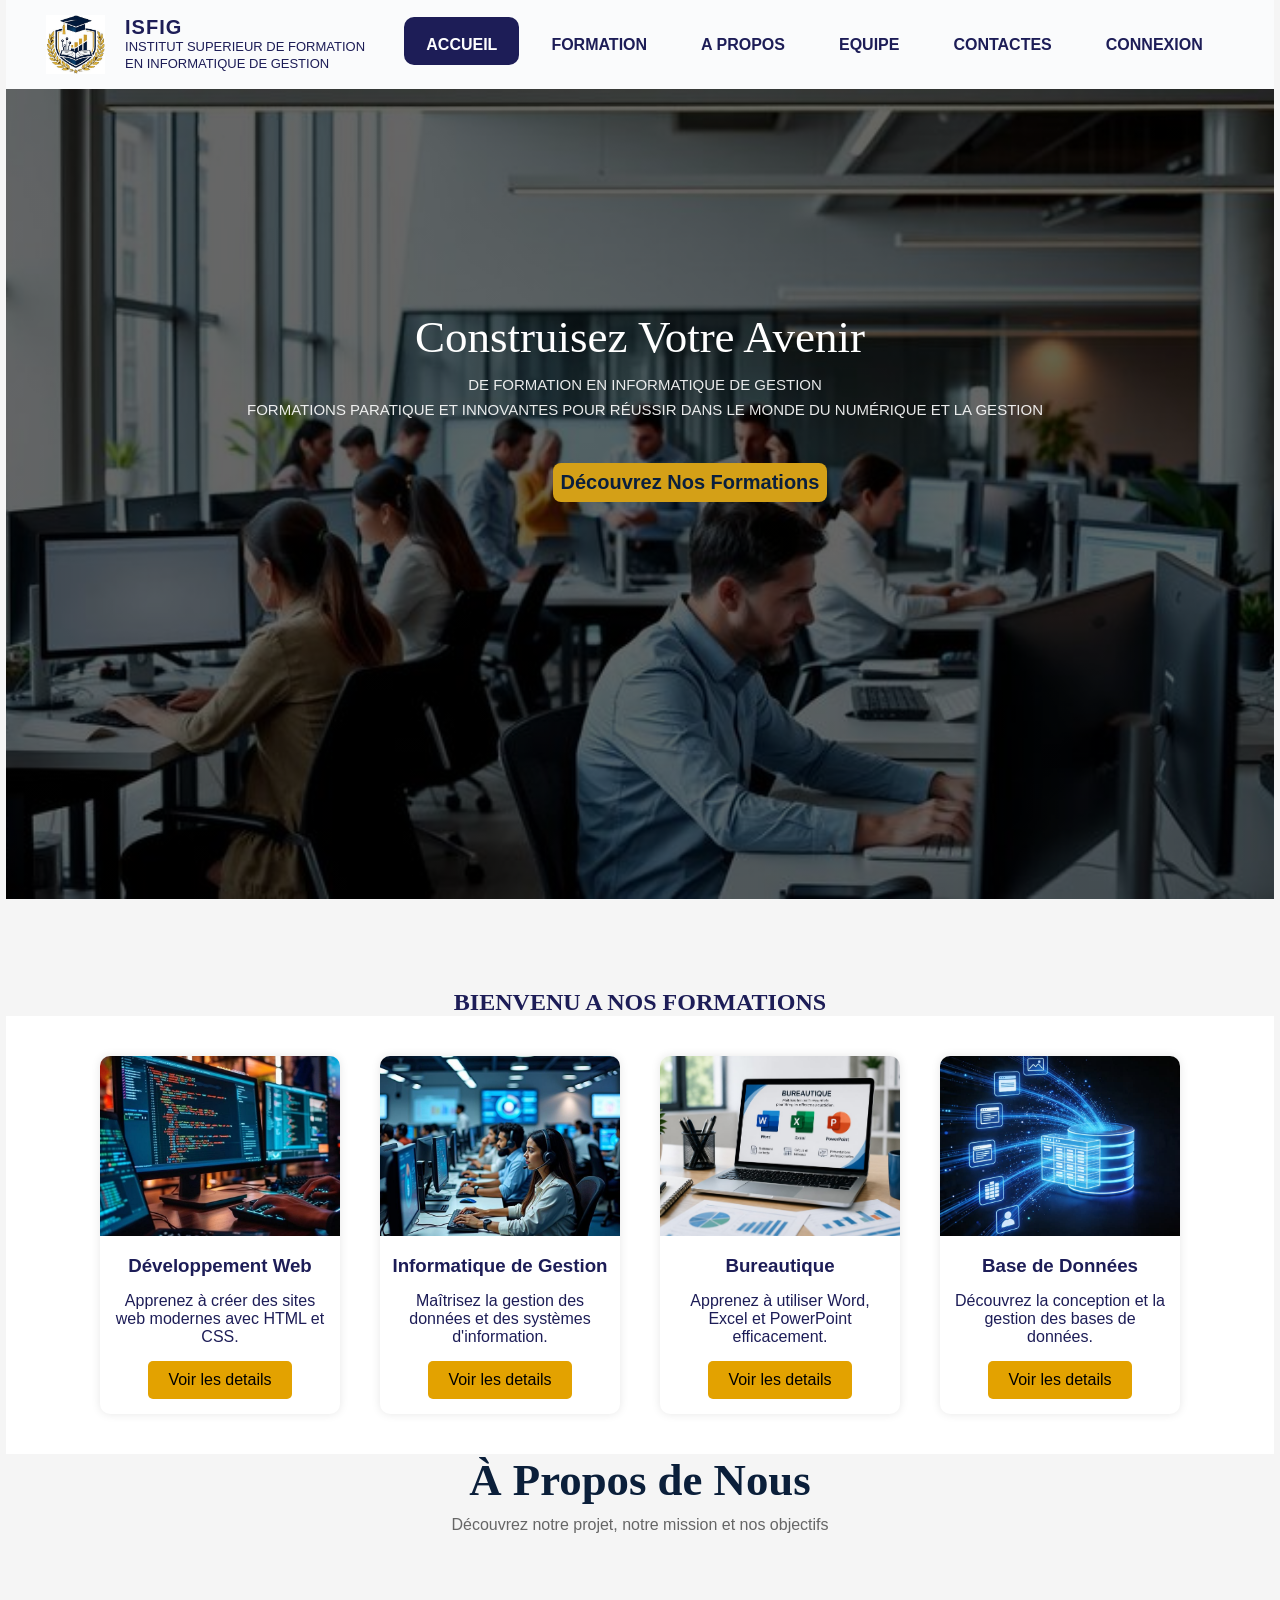
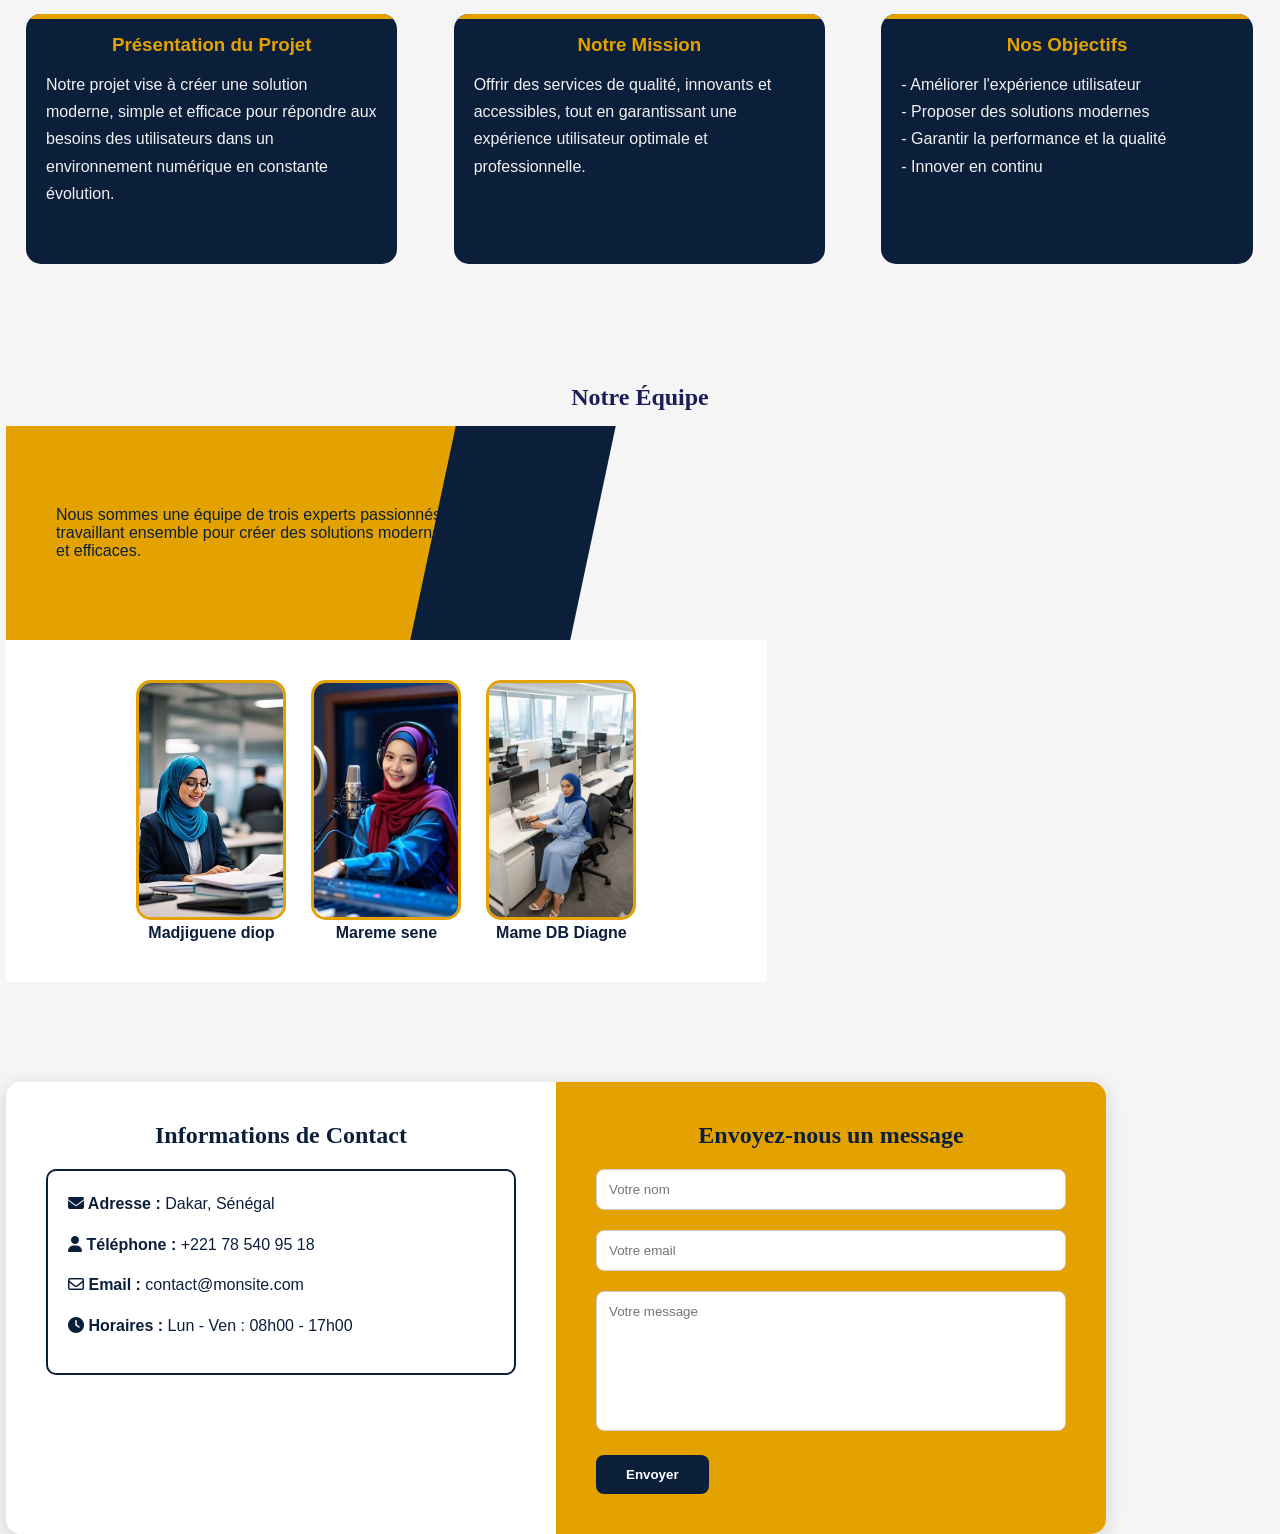
==== index.html/index.htm @ af503c26 "first commit" ====
<!DOCTYPE html>
<html lang="en">

<head>
    <meta charset="UTF-8">
    <meta name="viewport" content="width=device-width, initial-scale=1.0">
    <link rel="stylesheet" href="style.css">
    <title>notre ecole de f ormation</title>
</head>

<body>

    <nav>
        <nav>

            <header>

                <nav class="navbar">

                    <div class="logo">
                        <img src="images/photo.jpg" alt="ISFIG">
                        <div class="logo-text">
                            <h1>ISFIG</h1>
                            <p>INSTITUT SUPERIEUR DE FORMATION <br>EN INFORMATIQUE DE GESTION</p>

                        </div>


                    </div>
                    <ul class="menu">
                        <li> <a href="#ACCUEIL"> ACCUEIL</a></li>
                        <li> <a href="#formation"> FORMATION</a></li>
                        <li> <a href="#apropos">A PROPOS</a></li>
                        <li> <a href="#equipe"> EQUIPE </a></li>
                        <li><a href="#contact">CONTACTES </a></li>
                        <li> <a href="connexion.html">CONNEXION</a></li>
                    </ul>
                </nav>
            </header>

            <!-- ACCUEIL -->
            <section id="ACCUEIL" class="hero-ecole">


                <!-- TEXTE A DROITE -->
                <div class="hero-texte">

                    <h1>Construisez Votre Avenir </h1>
                    <p>De formation en informatique de gestion </p>
                    <p>Formations paratique et innovantes pour réussir dans le monde du numérique et la gestion</p>
                    <button class="btn">Découvrez Nos Formations</button>
                </div>

            </section>



            <section id="formation" class="formation">
                <div class="FOR">
                    <h2>BIENVENU A NOS FORMATIONS</h2>
                </div>

                <div class="cadres">

                    <article class="cardff">
                        <img src="images/dev.png" alt="Développement Web">
                        <h3>Développement Web</h3>
                        <p>Apprenez à créer des sites web modernes avec HTML et CSS.</p>
                        <a href="detail.html">Voir les details</a>
                    </article>

                    <article class="cardff">
                        <img src="images/inf.png" alt="Informatique de Gestion">
                        <h3>Informatique de Gestion</h3>
                        <p>Maîtrisez la gestion des données et des systèmes d'information.</p>
                        <a href="detail.html">Voir les details</a>
                    </article>

                    <article class="cardff">
                        <img src="images/bur.png" alt="Bureautique">
                        <h3>Bureautique</h3>
                        <p>Apprenez à utiliser Word, Excel et PowerPoint efficacement.</p>
                        <a href="detail.html">Voir les details</a>
                    </article>

                    <article class="cardff">
                        <img src="images/bass.png" alt="Base de Données">
                        <h3>Base de Données</h3>
                        <p>Découvrez la conception et la gestion des bases de données.</p>
                        <a href="detail.html">Voir les details</a>
                    </article>



                </div>
            </section>



            <!-- TITRE -->
            <section id apropos class="Apropos">
                <div id="apropos" class="about-title">
                    
                        <h2>À Propos de Nous</h2>
                    
                    <p>Découvrez notre projet, notre mission et nos objectifs</p>
                </div>

                <!-- CONTENU -->
                <div class="about-grid">

                    <!-- PROJET -->
                    <div class="card">
                        <h3>Présentation du Projet</h3>
                        <p>
                            Notre projet vise à créer une solution moderne,
                            simple et efficace pour répondre aux besoins des utilisateurs
                            dans un environnement numérique en constante évolution.
                        </p>
                    </div>

                    <!-- MISSION -->
                    <div class="card">
                        <h3>Notre Mission</h3>
                        <p>
                            Offrir des services de qualité, innovants et accessibles,
                            tout en garantissant une expérience utilisateur optimale
                            et professionnelle.
                        </p>
                    </div>

                    <!-- OBJECTIFS -->
                    <div class="card">
                        <h3>Nos Objectifs</h3>
                        <p>
                            - Améliorer l'expérience utilisateur<br>
                            - Proposer des solutions modernes<br>
                            - Garantir la performance et la qualité<br>
                            - Innover en continu
                        </p>
                    </div>

                </div>

            </section>



            <!-- GAUCHE -->
            <section class="equipe">
                <h2>Notre Équipe</h2>
                <div id="equipe" class="team-left">

                    <p>
                        Nous sommes une équipe de trois experts passionnés
                        travaillant ensemble pour créer des solutions modernes
                        et efficaces.
                    </p>
                </div>

                <!-- DROITE -->

                <div class="team-right">

                    <div class="member">
                        <img src="images/equi1.png" alt="moi">
                        <h4>Madjiguene diop</h4>
                    </div>

                    <div class="member">
                        <img src="images/equi3.png" alt="toi">
                        <h4>Mareme sene </h4>
                    </div>

                    <div class="member">
                        <img src="images/equi2.png" alt="elle">
                        <h4>Mame DB Diagne</h4>
                    </div>



                </div>

            </section>


            <link rel="stylesheet" href="https://cdnjs.cloudflare.com/ajax/libs/font-awesome/6.5.1/css/all.min.css">


            <section id="contact">

                <div class="contact-section">

                    <!-- Informations de contact -->
                    <div class="contact-info">
                        <h2>Informations de Contact</h2>

                        <div class="info-box">

                            <p><strong><i class="fa-solid fa-envelope"></i> Adresse :</strong> Dakar, Sénégal</p>
                            <p><strong><i class="fa-solid fa-user"></i> Téléphone :</strong> +221 78 540 95 18</p>
                            <p><strong> <i class="fa-regular fa-envelope"></i> Email :</strong> contact@monsite.com</p>

                            <p><strong><i class="fa-solid fa-clock"></i> Horaires :</strong> Lun - Ven : 08h00 - 17h00
                            </p>

                        </div>
                    </div>

                    <!-- Formulaire -->
                    <div class="contact-form">
                        <h2>Envoyez-nous un message</h2>

                        <form>
                            <div class="form-group">
                                <input type="text" placeholder="Votre nom" required>
                            </div>

                            <div class="form-group">


                                <input type="email" placeholder="Votre email" required>
                            </div>

                            <div class="form-group">
                                <textarea placeholder="Votre message" required></textarea>
                            </div>

                            <button class="submi">Envoyer</button>
                        </form>
                    </div>

                </div>




            </section>
---- index.html/style.css ----
body {
    background: #f4f4f4;
    color: #333;
    font-family: 'poppins' sans-serif;
}




.navbar {
    background: #fafbfc;
    display: flex;
    justify-content: space-between;
    align-items: center;
    list-style: none;
    padding: 15px 40px;
    gap: 20px;
    color: #eef1f5;
}

.logo {
    display: flex;
    align-items: center;
    gap: 20px;



}

.logo img {
    height: 59px;
   
}

.logo-text {
    color: rgb(29, 29, 87);
    font-family: 'Times New Roman', Times, serif;
    width: 250px;

}
.logo-text h1{
    margin: 0;
    font-size: 40px;

}

.logo-text p {
    margin: 0;
    line-height: 1.3;
    font-size: 13px;
   



}

.logo-text h1 {
    margin: 0;
    font-size: 20px;
    font-weight: bold;
    letter-spacing: 1px;



}

.menu {
    list-style: none;
    display: flex;
    gap: 10px;
    align-items: center;
    margin: auto;

}

.menu a {
    color: rgb(29, 29, 87);
    text-decoration: none;
    font-size: 16px;
    font-weight: bold;
    padding: 12px 22px;
    border-radius: 10px;
    font-weight: 700;
    transition: 0.3s;
     padding-top: 19px;
    white-space: nowrap;
    font-family: Arial, Helvetica, sans-serif;
}
/* survol */
.menu a:hover{
    background: #f4c400;
    color: white;
}
/* bouton accueil */
.menu li:first-child a{
    background: rgb(29, 29, 87);
    color: white;
}



/* BANNIERE ECOLE AVEC FROM */
.hero-ecole {
    height: 90vh;
    background: linear-gradient(rgba(0, 0, 0, 0.6),
            rgba(0, 0, 0, 0.6)),
        url('images/etudiant2.png');
    background-size: cover;
    background-position: center;
    display: flex;
    justify-content: center;
    align-items: center;
    text-align: center;



}


/* TEXTE A DROITE */
.hero-texte {
    flex: 1;
    position: relative;
    z-index: 2;
    display: flex;
    flex-direction: column;
    justify-content: center;
    align-items: center;
    text-align: center;
    padding: 80px;
    color: white;

}

.hero-texte h1 {
    font-size: 45px;
    font-weight: 150;
    margin-bottom: 10px;
    margin-top: 4px;
    font-family: 'Times New Roman', Times, serif;
     text-shadow: 8px rgba(0, 0, 0, 0.6);
     white-space: nowrap;
  display: inline-block;
  animation: defile 12s linear infinite;
}

/* Animation */
@keyframes defile {
  0% {
    transform: translateX(100%);
  }
  100% {
    transform: translateX(-100%);
  }
}

.hero-texte p {
    font-size: 15px;
    text-align: center;
    font-weight: 26px;
    margin-left: 10px;
    text-transform: uppercase;
    line-height: 1.6;
    margin-bottom: 1px;
    margin-top: auto;
    opacity: 0.9;
    font-family: Arial, Helvetica, sans-serif;
    white-space: nowrap;
}

.btn {
    display: inline-block;
    background: #D4A017;
    color: #0A1F3D;
    border: none;
    padding: 8px;
    font-size: 20px;
    margin-left: 100px;
    font-weight: 700;
    border-radius: 8px;
    cursor: pointer;
    margin-bottom: 180px;
    margin-top: 40px;

}






.formation {
    text-align: center;
    color: rgb(29, 29, 87);
    margin-top: 90px;



}




.cadres {
    display: flex;
    margin-top: 0;
    justify-content: center;
    gap: 40px;
    flex-wrap: nowrap;
    padding: 40px;
    background-color: white;
    
}

 
h2 {

    text-align: center;
    color: rgb(29, 29, 87);
    font-family: Georgia, 'Times New Roman', Times, serif;

}


.cardff {
    width: 240px;
    background: white;
    border-radius: 10px;
    overflow: hidden;
    box-shadow: 0 0 10px rgba(0, 0, 0, 0.1);
    text-align: center;
}

.cardff img {
    width: 100%;
    height: 180px;
    object-fit: cover;
}

.cardff h3 {
    margin: 15px 0;
    color: rgb(29, 29, 87);
}

.cardff p {
    padding: 0 15px;
    color: rgb(29, 29, 87);
}

.cardff a {
    display: inline-block;
    margin: 15px;
    padding: 10px 20px;
    background-color: #e3a200;
    color: black;
    text-decoration: none;
    border-radius: 5px;
}





:root {
    --blue: #0B1F3A;
    --gold: #e3a200;
    --white: #ffffff;
}

/* SECTION PRINCIPALE */
.about-section {
    padding: 80px 10%;
    background: var(--white);
    font-family: Arial, sans-serif;

}

/* TITRE */
.about-title {
    text-align: center;
    margin-bottom: 60px;
}

.about-title h2 {
    font-size: 2.8rem;
    color: var(--blue);
}


.about-title p {
    color: #666;
    margin-top: 10px;
}

/* GRILLE */
.about-grid {
    display: grid;
    grid-template-columns: repeat(auto-fit, minmax(250px, 1fr));
    gap: 15px;
}

/* CARTE */
.card {
    background: var(--blue);
    color: white;
    padding: 20px;
    border-radius: 15px;
    position: relative;
    transition: 0.4s;
    overflow: hidden;
    width: 90%;
    max-width: 300;
    height: 250px;
    margin: 20px;
}

.card h3 {
    text-align: center;
}

/* ligne dorée décorative */
.card::before {
    content: "";
    position: absolute;
    top: 0;
    left: 0;
    width: 100%;
    height: 5px;
    background: var(--gold);
}

.card:hover {
    transform: translateY(-10px);
    box-shadow: 0 10px 25px rgba(0, 0, 0, 0.2);
}

/* TITRE CARTE */
.card h3 {
    color: var(--gold);
    margin-bottom: 15px;
}

/* TEXTE */
.card p {
    line-height: 1.7;
    color: #f1f1f1;
}

/* BOUTON OPTIONNEL */
.card button {
    margin-top: 20px;
    padding: 10px 20px;
    border: none;
    background: var(--gold);
    color: var(--blue);
    font-weight: bold;
    border-radius: 8px;
    cursor: pointer;
    transition: 0.3s;
}





/* SECTION */
.team-section {
    display: flex;
    min-height: 600px;
    overflow: hidden;
    font-family: Arial, sans-serif;

}

.equipe {
    margin-top: 100px;
    justify-content: center;
    gap: 20px;
    flex-wrap: nowrap;

}

.equipe h2 {
    margin-bottom: 20px;
    margin: 0;
    padding-bottom: 15px;
}

.equipe p {
    margin-top: 0;
}

/* GAUCHE (JAUNE) */
.team-left {
    width: 40%;
    background: var(--gold);
    color: var(--blue);
    padding: 80px 50px;
    position: relative;
    z-index: 2;

}




/* DIAGONALE VRAIE (transition vers bleu) */
.team-left::after {
    content: "";
    position: absolute;
    top: 0;
    right: -80px;
    width: 160px;
    height: 100%;
    background: var(--blue);
    transform: skewX(-12deg);
    z-index: 1;
}

/* DROITE (jaune) */
.team-right {
    width: 60%;
    background: white;
    display: flex;
    justify-content: center;
    align-items: center;
    gap: 25px;
    padding: 40px;
    flex-wrap: wrap;
    color: #0b1f3a;
    font-family: Arial, Helvetica, sans-serif;
}

/* MEMBRES */
.member {
    text-align: center;
}

.member img {
    width: 150px;
    height: 240px;
    object-fit: cover;
    border-radius: 15px;
    border: 3px solid var(--gold);
    transition: 0.4s;


}

.member img:hover {
    transform: translateY(-10px) scale(1.03);
}

/* RESPONSIVE */
@media(max-width:900px) {
    .team-section {
        flex-direction: column;
    }

    .team-left,
    .team-right {
        width: 100%;
    }

    .team-left::after {
        display: none;
    }
}


* {
    margin: 0;
    padding: 0;
    box-sizing: border-box;
    font-family: Arial, sans-serif;
}

body {
    background: #f5f5f5;
    display: flex;
    justify-content: center;
    align-items: center;
    min-height: 100vh;
}

.contact-section {
    width: 90%;
    max-width: 1100px;
    display: flex;
    background: #fff;
    border-radius: 15px;
    overflow: hidden;
    box-shadow: 0 5px 20px rgba(0, 0, 0, 0.15);
    margin-top: 100px;
}

/* Informations */
.contact-info {
    flex: 1;
    background: white;
    color: #0b1f3a;
    padding: 40px;
}

.contact-info h2 {
    color: #0b1f3a;
    margin-bottom: 20px;
}

.contact-info p {
    margin-bottom: 15px;
    line-height: 1.6;
}

.info-box {
    border: 2px solid #0b1f3a;
    padding: 20px;
    border-radius: 10px;
    margin-top: 20px;
}

/* Formulaire */
.contact-form {
    flex: 1;
    padding: 40px;
    background: #e3a200;
}

.contact-form h2 {
    color: #0b1f3a;
    margin-bottom: 20px;
}

.form-group {
    margin-bottom: 20px;
}

input,
textarea {
    width: 100%;
    padding: 12px;
    border: 1px solid #ccc;
    border-radius: 8px;
    outline: none;
}

textarea {
    height: 140px;
    resize: none;
}

.submi {
    position: relative;
    background: #0B1F3A;
    /* bleu foncé */
    color: white;
    /* blanc */
    padding: 12px 30px;
    border: none;
    border-radius: 8px;
    font-weight: bold;
    cursor: pointer;
    overflow: hidden;
    transition: 0.3s;
}

/* Effet de lumière */
.submi::before {
    content: "";
    position: absolute;
    top: -50%;
    left: -50%;
    width: 40px;
    height: 200%;
    background: rgba(255, 255, 255, 0.5);
    transform: rotate(25deg);
    animation: shine 2.5s infinite;
}

/* Animation du reflet */
@keyframes shine {
    0% {
        left: -50%;
    }

    100% {
        left: 120%;
    }
}

/* effet au survol */
.submi:hover:hover {
    transform: translateY(-3px);
    box-shadow: 0 10px 20px rgba(0, 0, 0, 0.2);
}



/* ===== Responsive ===== */
@media (max-width: 768px) {

    body {
        background-color: #fff8e1;
    }

    .navbar {
        flex-direction: column;
        padding: 15px;
        background-color: #0b3d91;
    }

    .logo {
        flex-direction: column;
        text-align: center;
    }

    img {
        max-width: 100%;
        height: auto;
    }

    h1 {
        font-size: 26px;
    }

    p {
        font-size: 16px;
    }
}
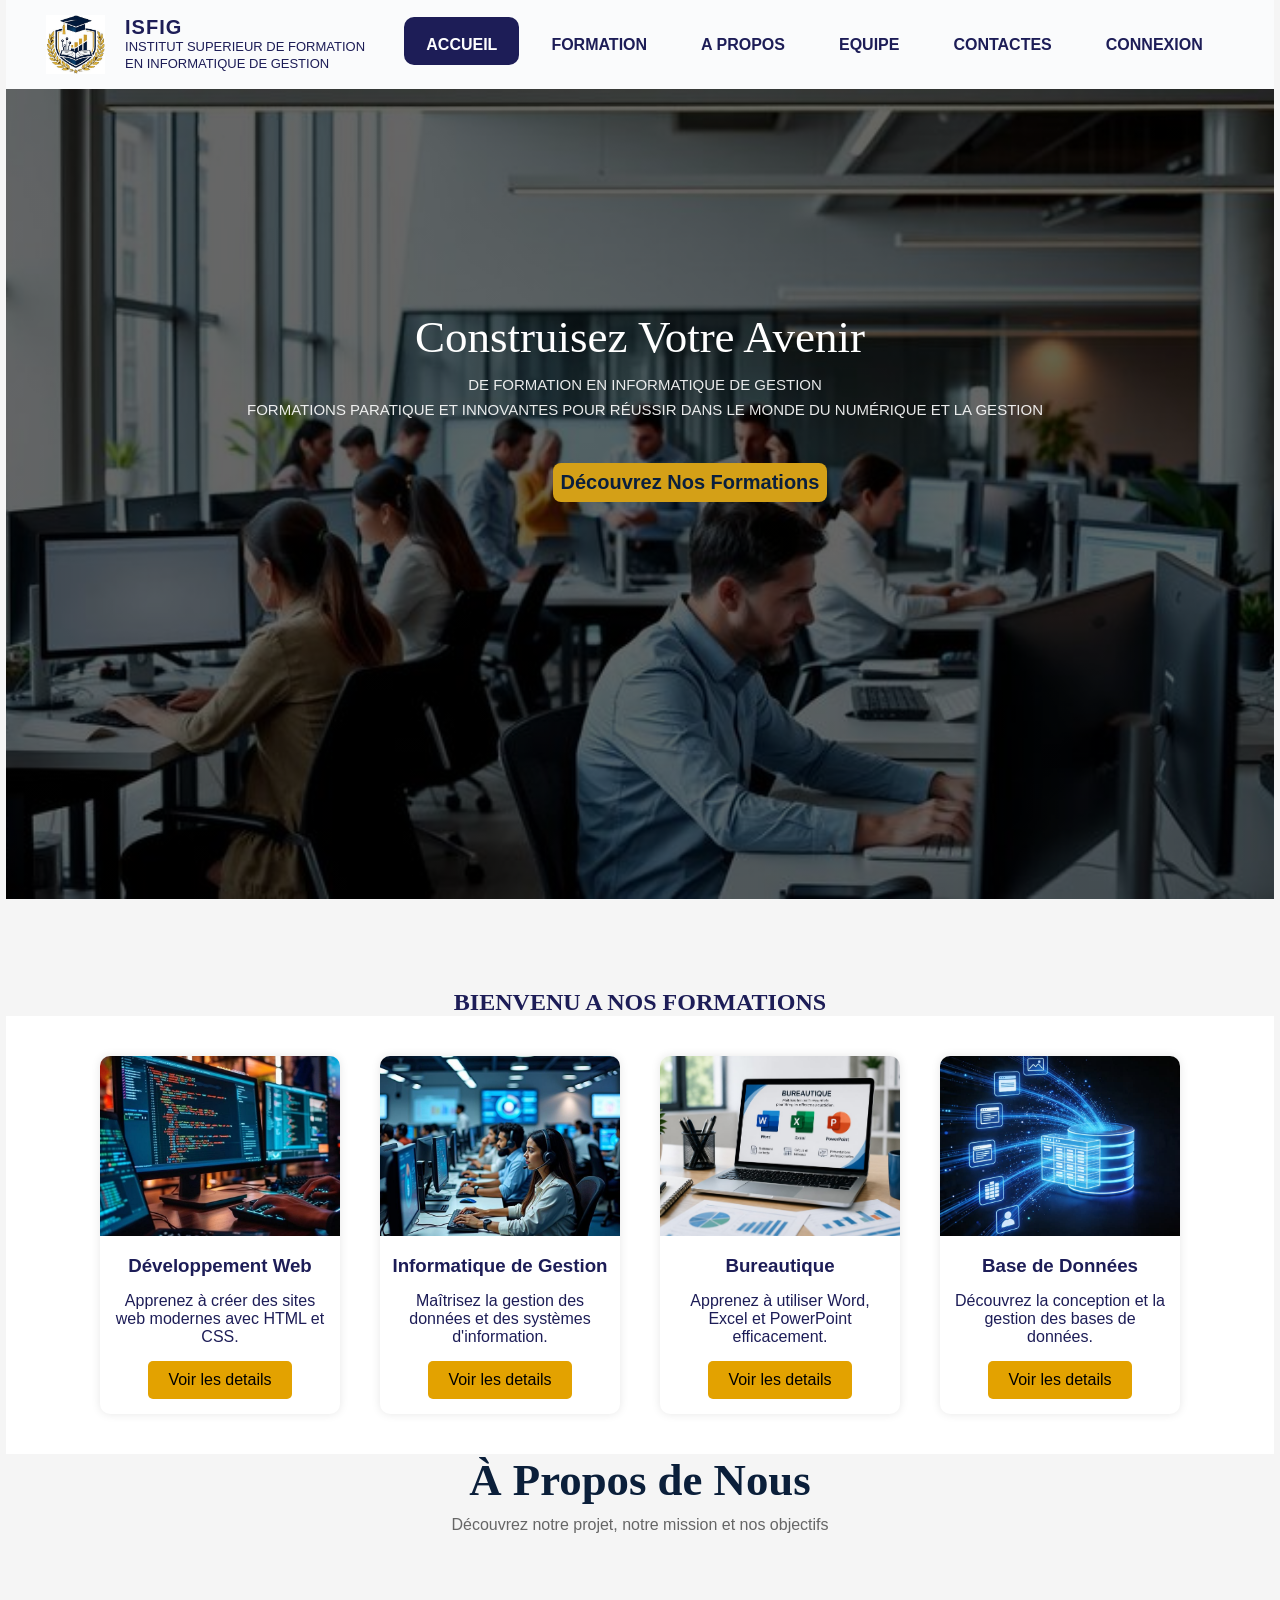
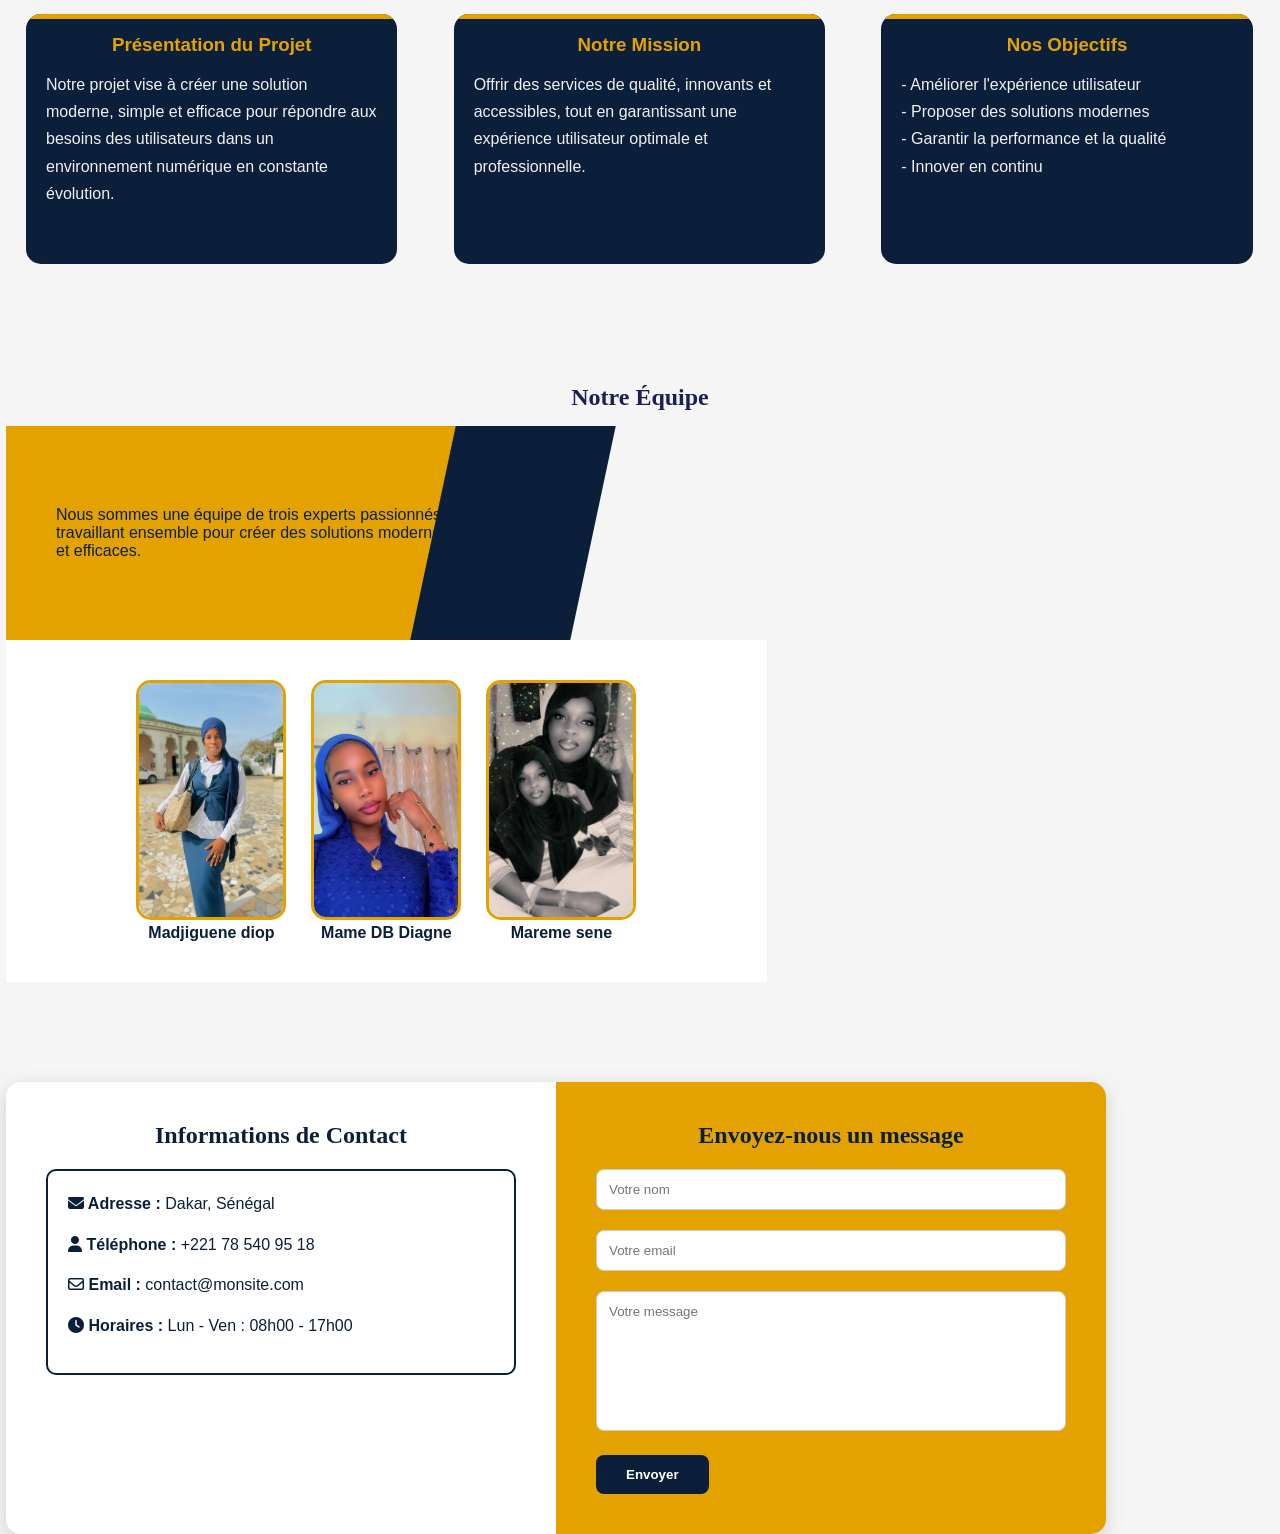
==== commit 936c448e: "message de mise a jour" ====
--- a/index.html/index.htm
+++ b/index.html/index.htm
@@ -66,28 +66,28 @@
                         <img src="images/dev.png" alt="Développement Web">
                         <h3>Développement Web</h3>
                         <p>Apprenez à créer des sites web modernes avec HTML et CSS.</p>
-                        <a href="detail.html">Voir les details</a>
+                        <a href="devllo.html">Voir les details</a>
                     </article>
 
                     <article class="cardff">
                         <img src="images/inf.png" alt="Informatique de Gestion">
                         <h3>Informatique de Gestion</h3>
                         <p>Maîtrisez la gestion des données et des systèmes d'information.</p>
-                        <a href="detail.html">Voir les details</a>
+                        <a href="infor.html">Voir les details</a>
                     </article>
 
                     <article class="cardff">
                         <img src="images/bur.png" alt="Bureautique">
                         <h3>Bureautique</h3>
                         <p>Apprenez à utiliser Word, Excel et PowerPoint efficacement.</p>
-                        <a href="detail.html">Voir les details</a>
+                        <a href="bureau.html">Voir les details</a>
                     </article>
 
                     <article class="cardff">
                         <img src="images/bass.png" alt="Base de Données">
                         <h3>Base de Données</h3>
                         <p>Découvrez la conception et la gestion des bases de données.</p>
-                        <a href="detail.html">Voir les details</a>
+                        <a href="base.html">Voir les details</a>
                     </article>
 
 
@@ -163,18 +163,18 @@
                 <div class="team-right">
 
                     <div class="member">
-                        <img src="images/equi1.png" alt="moi">
+                        <img src="images/mrsd.jpg" alt="moi">
                         <h4>Madjiguene diop</h4>
                     </div>
 
                     <div class="member">
-                        <img src="images/equi3.png" alt="toi">
-                        <h4>Mareme sene </h4>
+                        <img src="images/mamed.jpg" alt="toi">
+                        <h4>Mame DB Diagne</h4>
                     </div>
 
                     <div class="member">
-                        <img src="images/equi2.png" alt="elle">
-                        <h4>Mame DB Diagne</h4>
+                        <img src="images/marem.jpg" alt="elle">
+                        <h4>Mareme sene</h4>
                     </div>
 
 
@@ -234,5 +234,4 @@
 
 
 
-
-            </section>+ 
--- a/index.html/style.css
+++ b/index.html/style.css
@@ -449,6 +449,7 @@
 
 .member img:hover {
     transform: translateY(-10px) scale(1.03);
+
 }
 
 /* RESPONSIVE */
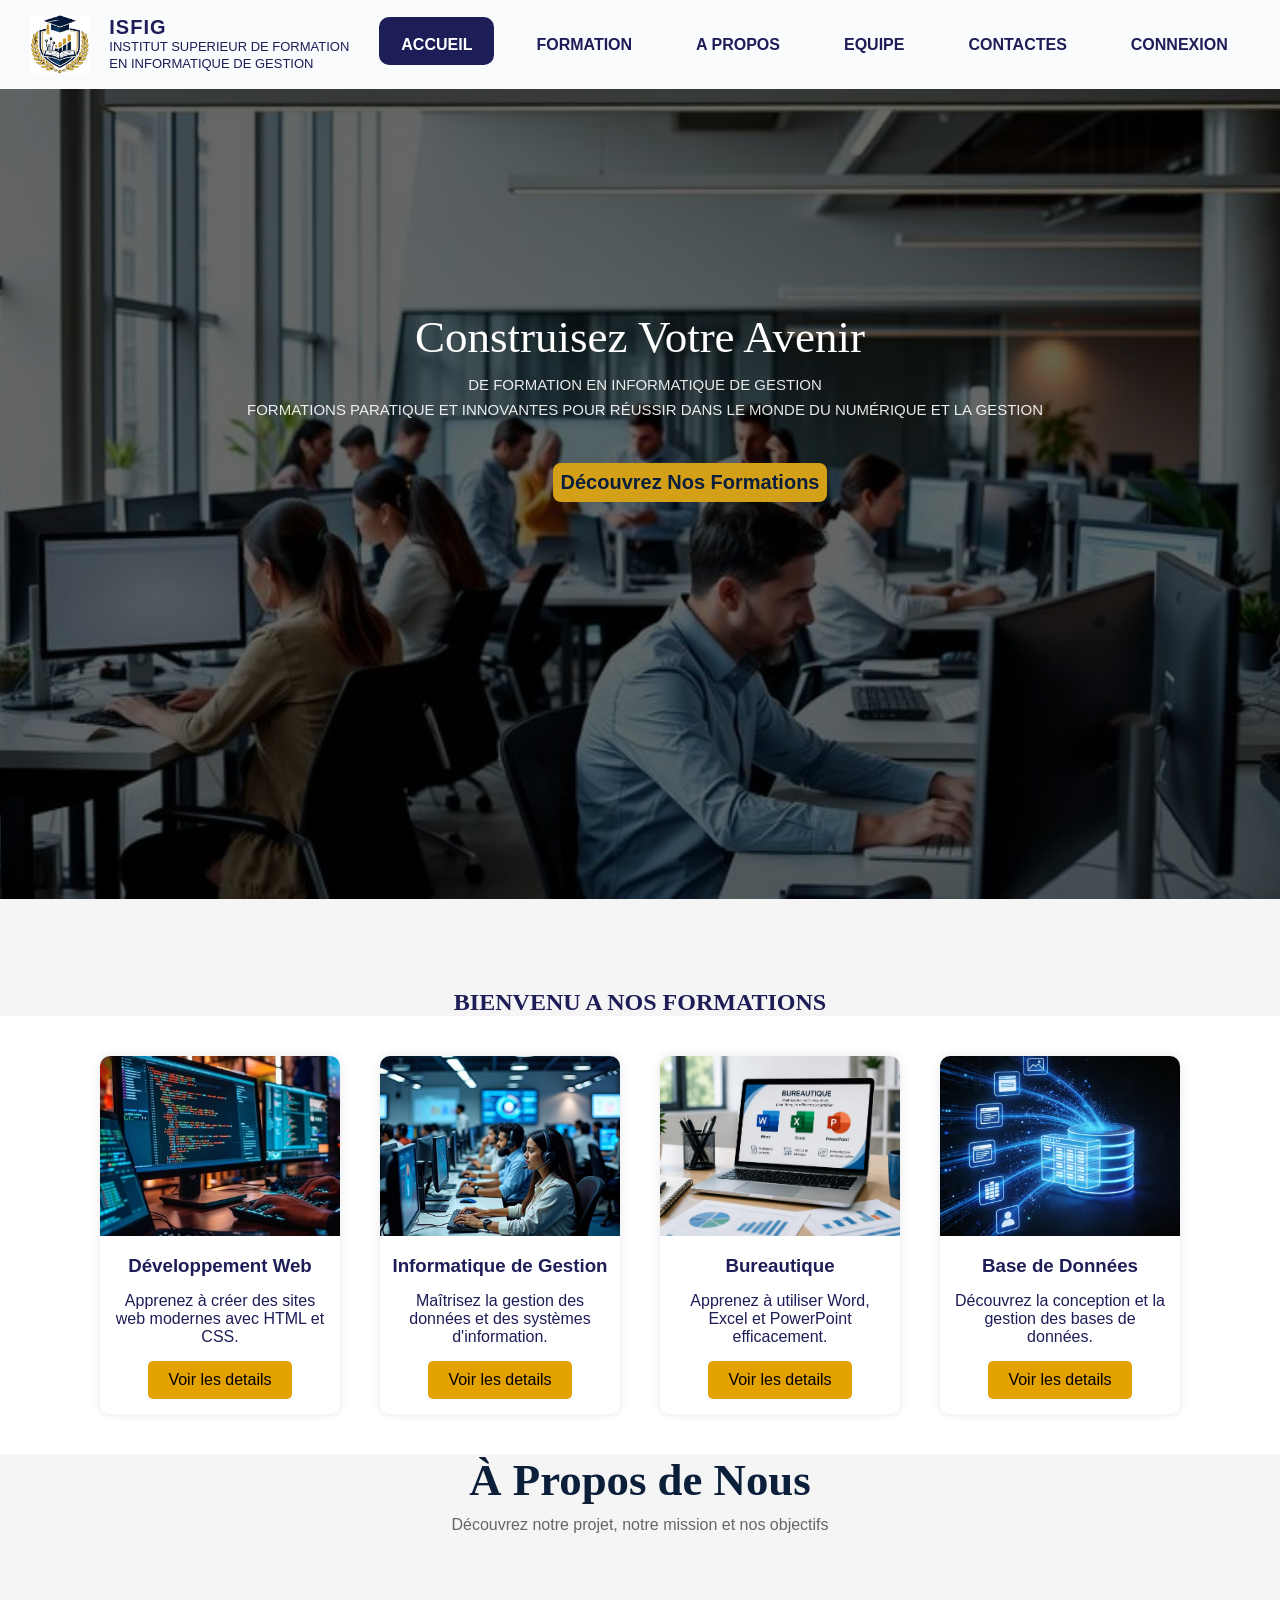
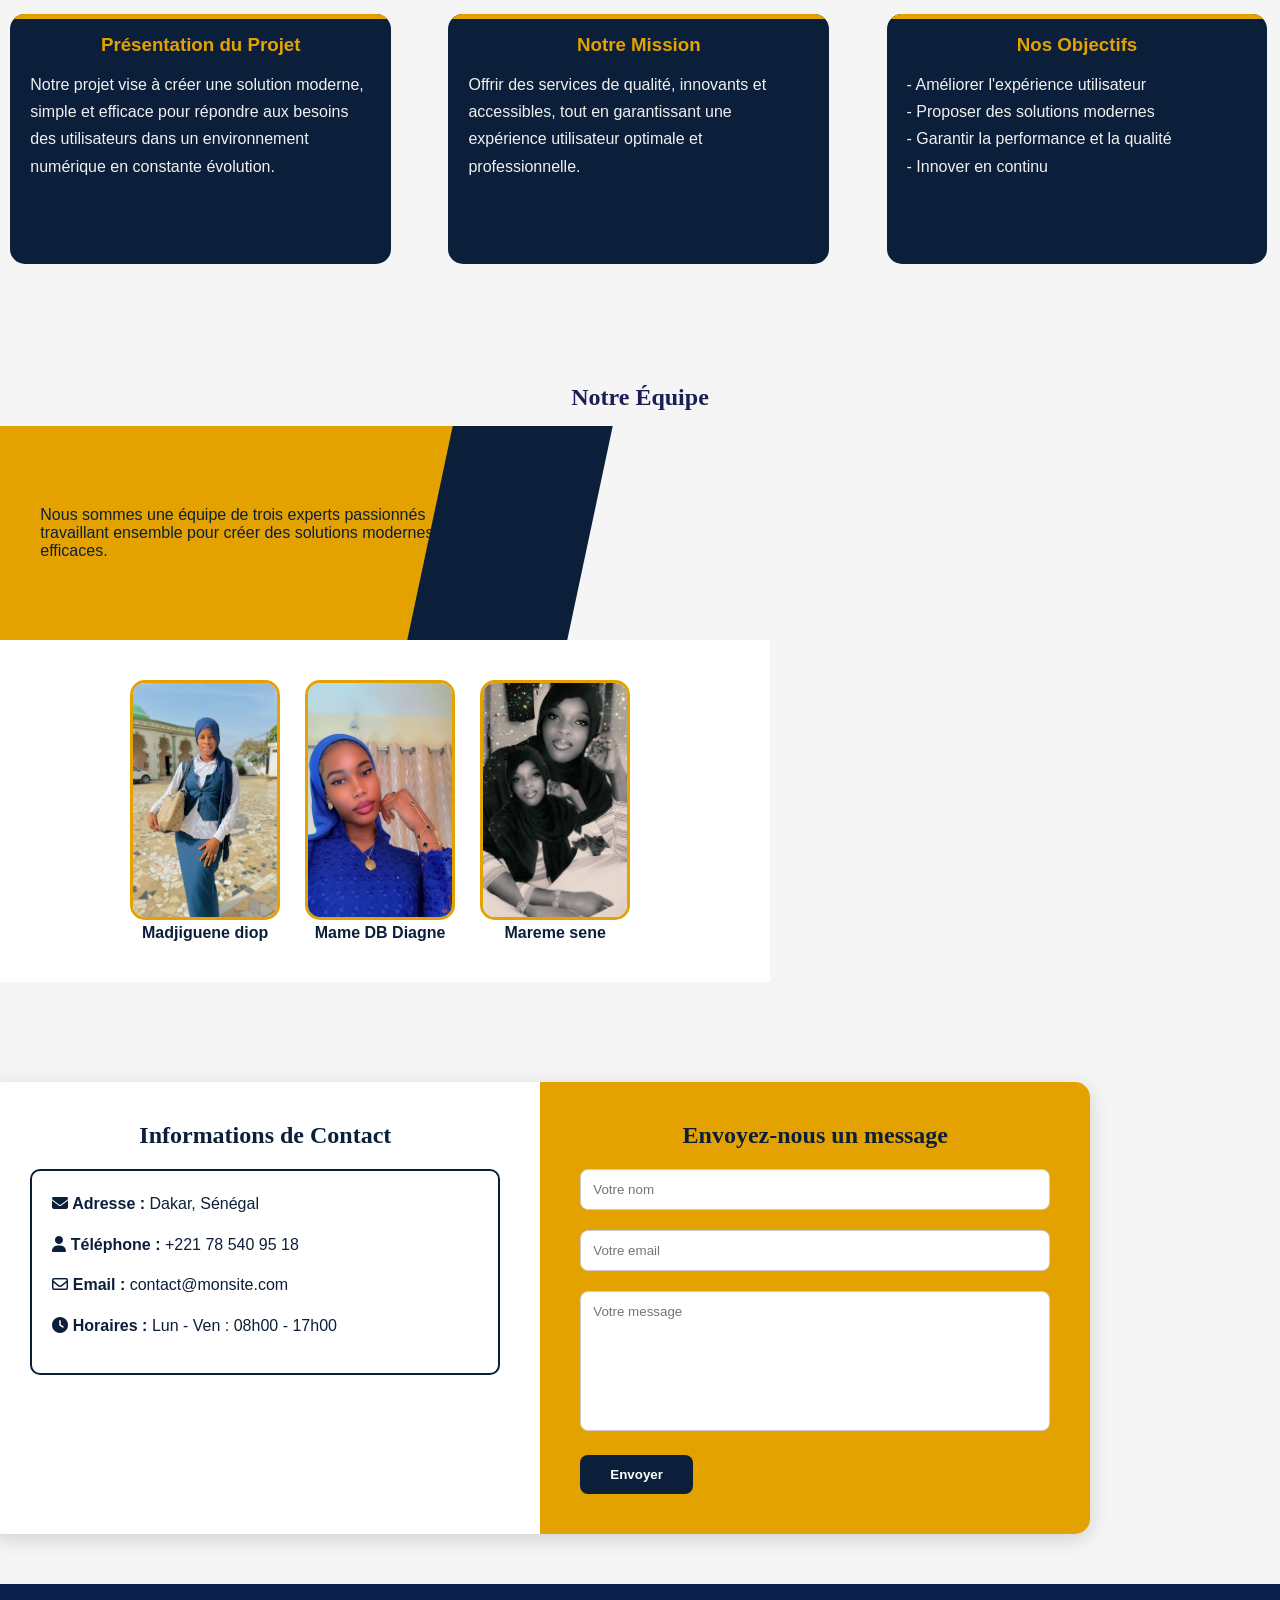
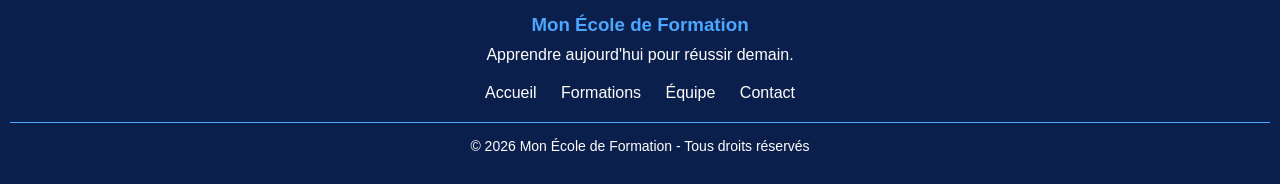
==== commit 4474f45f: "message de mise a joour" ====
--- a/index.html/index.htm
+++ b/index.html/index.htm
@@ -3,6 +3,7 @@
 
 <head>
     <meta charset="UTF-8">
+    <meta name="viewport" content="width=device-width, initial-scale=1.0">
     <meta name="viewport" content="width=device-width, initial-scale=1.0">
     <link rel="stylesheet" href="style.css">
     <title>notre ecole de f ormation</title>
@@ -232,6 +233,24 @@
 
                 </div>
 
+                <footer class="footer">
+    <div class="footer-content">
+        <h3>Mon École de Formation</h3>
+        <p>Apprendre aujourd'hui pour réussir demain.</p>
+
+        <div class="footer-links">
+            <a href="#ACCUEIL">Accueil</a>
+            <a href="#formation">Formations</a>
+            <a href="#equipe">Équipe</a>
+            <a href="#contact">Contact</a>
+        </div>
+
+        <p class="copyright">
+            © 2026 Mon École de Formation - Tous droits réservés
+        </p>
+    </div>
+</footer>
+
 
 
  
--- a/index.html/style.css
+++ b/index.html/style.css
@@ -377,8 +377,19 @@
     justify-content: center;
     gap: 20px;
     flex-wrap: nowrap;
-
-}
+    }
+    /* Pour téléphone */
+@media (max-width: 768px) {
+    .equipe {
+        flex-direction: column;
+        align-items: center;
+    }
+
+    .membre img {
+        width: 90%;
+    }
+}
+
 
 .equipe h2 {
     margin-bottom: 20px;
@@ -467,6 +478,25 @@
         display: none;
     }
 }
+.menu {
+    display: flex;
+    gap: 20px;
+    justify-content: center;
+}
+
+/* Téléphone */
+@media (max-width: 768px) {
+    .menu {
+        flex-direction: column;
+        align-items: center;
+        gap: 15px;
+    }
+
+    .menu a {
+        width: 100%;
+        text-align: center;
+    }
+}
 
 
 * {
@@ -578,36 +608,54 @@
     animation: shine 2.5s infinite;
 }
 
-/* Animation du reflet */
-@keyframes shine {
-    0% {
-        left: -50%;
-    }
-
-    100% {
-        left: 120%;
-    }
-}
-
-/* effet au survol */
-.submi:hover:hover {
-    transform: translateY(-3px);
-    box-shadow: 0 10px 20px rgba(0, 0, 0, 0.2);
-}
-
-
-
-/* ===== Responsive ===== */
+
+
+.footer {
+    background-color: #0b1f4d; /* bleu foncé */
+    color: white;
+    text-align: center;
+    padding: 30px 20px;
+    margin-top: 50px;
+}
+
+.footer h3 {
+    color: #4da6ff; /* bleu clair */
+    margin-bottom: 10px;
+}
+
+.footer p {
+    color: white;
+}
+
+.footer-links {
+    margin: 20px 0;
+}
+
+.footer-links a {
+    color: white;
+    text-decoration: none;
+    margin: 0 10px;
+}
+
+.footer-links a:hover {
+    color: #4da6ff;
+}
+
+.copyright {
+    border-top: 1px solid #4da6ff;
+    padding-top: 15px;
+    font-size: 14px;
+}
+
 @media (max-width: 768px) {
 
     body {
-        background-color: #fff8e1;
+        overflow-x: hidden;
     }
 
     .navbar {
         flex-direction: column;
-        padding: 15px;
-        background-color: #0b3d91;
+        align-items: center;
     }
 
     .logo {
@@ -615,16 +663,24 @@
         text-align: center;
     }
 
+    .hero {
+        height: auto;
+        padding: 60px 20px;
+    }
+
+    .formations {
+        display: flex;
+        flex-direction: column;
+        align-items: center;
+    }
+
+    .formation-card {
+        width: 90%;
+        margin-bottom: 20px;
+    }
+
     img {
         max-width: 100%;
         height: auto;
     }
-
-    h1 {
-        font-size: 26px;
-    }
-
-    p {
-        font-size: 16px;
-    }
 }
